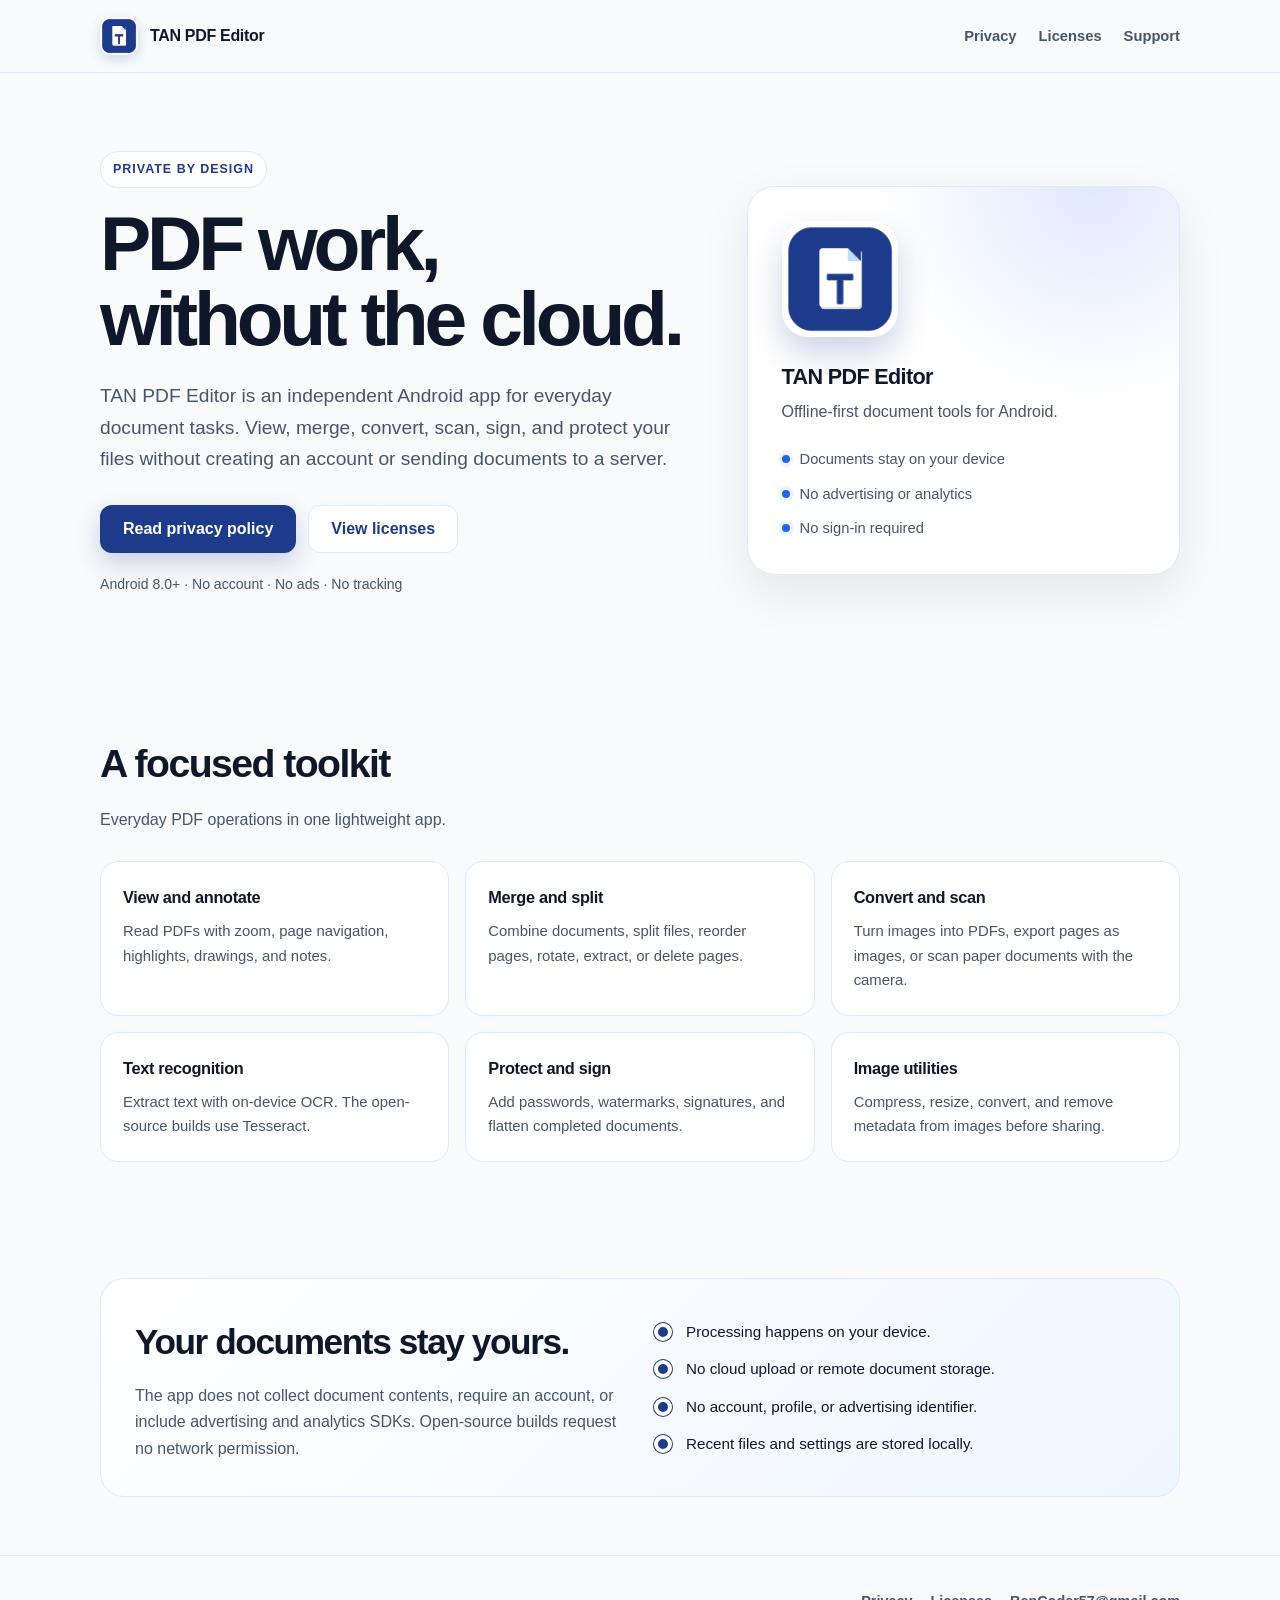
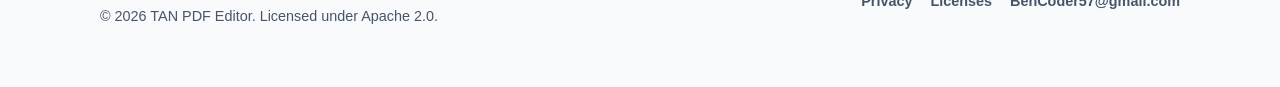
==== index.html @ a848f127 "Initialize TAN PDF Editor website" ====
<!DOCTYPE html>
<html lang="en">
<head>
  <meta charset="UTF-8">
  <meta name="viewport" content="width=device-width, initial-scale=1.0">
  <title>TAN PDF Editor - Offline-first PDF tools for Android</title>
  <meta name="description" content="TAN PDF Editor is a private, offline-first Android app for viewing, merging, converting, scanning, signing, and protecting PDF documents.">
  <meta name="theme-color" content="#1e3a8a">
  <link rel="icon" href="assets/icon.png" type="image/png">
  <link rel="stylesheet" href="assets/styles.css">
</head>
<body>
  <header class="site-header">
    <div class="header-inner">
      <a class="brand" href="index.html">
        <img src="assets/icon.png" alt="" width="38" height="38">
        <span>TAN PDF Editor</span>
      </a>
      <nav class="site-nav" aria-label="Main navigation">
        <a href="privacy-policy.html">Privacy</a>
        <a href="licenses.html">Licenses</a>
        <a href="mailto:BenCoder57@gmail.com">Support</a>
      </nav>
    </div>
  </header>

  <main>
    <div class="wrap">
      <section class="hero">
        <div>
          <p class="eyebrow">Private by design</p>
          <h1>PDF work, without the cloud.</h1>
          <p class="lead">
            TAN PDF Editor is an independent Android app for everyday document
            tasks. View, merge, convert, scan, sign, and protect your files
            without creating an account or sending documents to a server.
          </p>
          <div class="actions">
            <a class="button primary" href="privacy-policy.html">Read privacy policy</a>
            <a class="button secondary" href="licenses.html">View licenses</a>
          </div>
          <p class="meta">Android 8.0+ &middot; No account &middot; No ads &middot; No tracking</p>
        </div>

        <aside class="hero-card" aria-label="App summary">
          <img src="assets/icon.png" alt="TAN PDF Editor icon" width="116" height="116">
          <h2>TAN PDF Editor</h2>
          <p>Offline-first document tools for Android.</p>
          <ul class="quick-list">
            <li><span class="dot" aria-hidden="true"></span>Documents stay on your device</li>
            <li><span class="dot" aria-hidden="true"></span>No advertising or analytics</li>
            <li><span class="dot" aria-hidden="true"></span>No sign-in required</li>
          </ul>
        </aside>
      </section>
    </div>

    <div class="wrap">
      <section class="section" aria-labelledby="features-title">
        <div class="section-head">
          <h2 id="features-title">A focused toolkit</h2>
          <p>Everyday PDF operations in one lightweight app.</p>
        </div>
        <div class="feature-grid">
          <article class="feature">
            <h3>View and annotate</h3>
            <p>Read PDFs with zoom, page navigation, highlights, drawings, and notes.</p>
          </article>
          <article class="feature">
            <h3>Merge and split</h3>
            <p>Combine documents, split files, reorder pages, rotate, extract, or delete pages.</p>
          </article>
          <article class="feature">
            <h3>Convert and scan</h3>
            <p>Turn images into PDFs, export pages as images, or scan paper documents with the camera.</p>
          </article>
          <article class="feature">
            <h3>Text recognition</h3>
            <p>Extract text with on-device OCR. The open-source builds use Tesseract.</p>
          </article>
          <article class="feature">
            <h3>Protect and sign</h3>
            <p>Add passwords, watermarks, signatures, and flatten completed documents.</p>
          </article>
          <article class="feature">
            <h3>Image utilities</h3>
            <p>Compress, resize, convert, and remove metadata from images before sharing.</p>
          </article>
        </div>
      </section>

      <section class="section" aria-labelledby="privacy-title">
        <div class="privacy-panel">
          <div>
            <h2 id="privacy-title">Your documents stay yours.</h2>
            <p>
              The app does not collect document contents, require an account, or
              include advertising and analytics SDKs. Open-source builds request
              no network permission.
            </p>
          </div>
          <ul class="check-list">
            <li>Processing happens on your device.</li>
            <li>No cloud upload or remote document storage.</li>
            <li>No account, profile, or advertising identifier.</li>
            <li>Recent files and settings are stored locally.</li>
          </ul>
        </div>
      </section>
    </div>
  </main>

  <footer class="site-footer">
    <div class="wrap footer-inner">
      <p>&copy; 2026 TAN PDF Editor. Licensed under Apache 2.0.</p>
      <div class="footer-links">
        <a href="privacy-policy.html">Privacy</a>
        <a href="licenses.html">Licenses</a>
        <a href="mailto:BenCoder57@gmail.com">BenCoder57@gmail.com</a>
      </div>
    </div>
  </footer>
</body>
</html>
---- assets/styles.css ----
:root {
  --ink: #0f172a;
  --muted: #475569;
  --blue: #1e3a8a;
  --blue-bright: #2563eb;
  --sky: #eff6ff;
  --line: #dbeafe;
  --paper: #ffffff;
  --bg: #f8fafc;
  --radius: 18px;
  --shadow: 0 18px 50px rgba(15, 23, 42, 0.08);
}

* {
  box-sizing: border-box;
}

html {
  scroll-behavior: smooth;
}

body {
  margin: 0;
  font-family: -apple-system, BlinkMacSystemFont, "Segoe UI", Roboto, Helvetica,
    Arial, sans-serif;
  color: var(--ink);
  background: var(--bg);
  line-height: 1.65;
  -webkit-font-smoothing: antialiased;
}

a {
  color: var(--blue-bright);
  text-decoration-thickness: 1px;
  text-underline-offset: 3px;
}

a:hover {
  color: var(--blue);
}

img {
  max-width: 100%;
  display: block;
}

.site-header {
  position: sticky;
  top: 0;
  z-index: 10;
  background: rgba(248, 250, 252, 0.92);
  border-bottom: 1px solid var(--line);
  backdrop-filter: blur(12px);
}

.header-inner,
.wrap {
  width: min(1080px, calc(100% - 40px));
  margin: 0 auto;
}

.header-inner {
  min-height: 72px;
  display: flex;
  align-items: center;
  justify-content: space-between;
  gap: 24px;
}

.brand {
  display: inline-flex;
  align-items: center;
  gap: 12px;
  color: var(--ink);
  text-decoration: none;
  font-weight: 750;
  letter-spacing: -0.02em;
}

.brand img {
  width: 38px;
  height: 38px;
  border-radius: 10px;
  box-shadow: 0 4px 12px rgba(30, 58, 138, 0.18);
}

.site-nav {
  display: flex;
  align-items: center;
  gap: 22px;
  font-size: 0.92rem;
}

.site-nav a {
  color: var(--muted);
  text-decoration: none;
  font-weight: 600;
}

.site-nav a:hover {
  color: var(--blue);
}

.hero {
  padding: 78px 0 64px;
  display: grid;
  grid-template-columns: 1.15fr 0.85fr;
  gap: 60px;
  align-items: center;
}

.eyebrow {
  display: inline-flex;
  align-items: center;
  gap: 8px;
  margin: 0 0 18px;
  padding: 7px 12px;
  border: 1px solid var(--line);
  border-radius: 999px;
  background: var(--paper);
  color: var(--blue);
  font-size: 0.78rem;
  font-weight: 700;
  letter-spacing: 0.08em;
  text-transform: uppercase;
}

h1 {
  margin: 0;
  font-size: clamp(2.6rem, 6vw, 4.9rem);
  line-height: 0.98;
  letter-spacing: -0.055em;
}

.hero p.lead {
  max-width: 620px;
  margin: 24px 0 0;
  color: var(--muted);
  font-size: clamp(1.04rem, 2vw, 1.2rem);
}

.actions {
  display: flex;
  flex-wrap: wrap;
  gap: 12px;
  margin-top: 30px;
}

.button {
  display: inline-flex;
  align-items: center;
  justify-content: center;
  min-height: 48px;
  padding: 0 22px;
  border-radius: 12px;
  border: 1px solid transparent;
  font-weight: 700;
  text-decoration: none;
  transition: transform 150ms ease, box-shadow 150ms ease, background 150ms ease;
}

.button:hover {
  transform: translateY(-1px);
}

.button.primary {
  background: var(--blue);
  color: #fff;
  box-shadow: 0 10px 24px rgba(30, 58, 138, 0.22);
}

.button.primary:hover {
  background: #172e6e;
  color: #fff;
}

.button.secondary {
  background: var(--paper);
  border-color: var(--line);
  color: var(--blue);
}

.button.secondary:hover {
  background: var(--sky);
}

.meta {
  margin-top: 20px;
  color: var(--muted);
  font-size: 0.88rem;
}

.hero-card {
  position: relative;
  isolation: isolate;
  padding: 34px;
  border: 1px solid var(--line);
  border-radius: 28px;
  background:
    radial-gradient(circle at 80% 0%, rgba(37, 99, 235, 0.14), transparent 42%),
    var(--paper);
  box-shadow: var(--shadow);
}

.hero-card img {
  width: 116px;
  border-radius: 26px;
  box-shadow: 0 16px 32px rgba(30, 58, 138, 0.22);
}

.hero-card h2 {
  margin: 22px 0 4px;
  font-size: 1.35rem;
  letter-spacing: -0.03em;
}

.hero-card p {
  margin: 0;
  color: var(--muted);
}

.quick-list {
  margin: 22px 0 0;
  padding: 0;
  list-style: none;
  display: grid;
  gap: 10px;
}

.quick-list li {
  display: flex;
  align-items: center;
  gap: 10px;
  color: var(--muted);
  font-size: 0.92rem;
}

.dot {
  width: 8px;
  height: 8px;
  flex: 0 0 auto;
  border-radius: 50%;
  background: var(--blue-bright);
  box-shadow: 0 0 0 4px var(--sky);
}

.section {
  padding: 58px 0;
}

.section-head {
  max-width: 680px;
  margin-bottom: 28px;
}

.section-head h2 {
  margin: 0 0 10px;
  font-size: clamp(1.75rem, 3.4vw, 2.45rem);
  letter-spacing: -0.04em;
}

.section-head p {
  margin: 0;
  color: var(--muted);
}

.feature-grid {
  display: grid;
  grid-template-columns: repeat(3, minmax(0, 1fr));
  gap: 16px;
}

.feature {
  padding: 22px;
  border: 1px solid var(--line);
  border-radius: var(--radius);
  background: var(--paper);
}

.feature h3 {
  margin: 0 0 8px;
  font-size: 1.02rem;
  letter-spacing: -0.02em;
}

.feature p {
  margin: 0;
  color: var(--muted);
  font-size: 0.93rem;
}

.privacy-panel {
  display: grid;
  grid-template-columns: 1fr 1fr;
  gap: 28px;
  align-items: center;
  padding: 34px;
  border: 1px solid var(--line);
  border-radius: 24px;
  background: linear-gradient(135deg, #ffffff, #eff6ff);
}

.privacy-panel h2 {
  margin: 0 0 12px;
  font-size: clamp(1.6rem, 3vw, 2.2rem);
  letter-spacing: -0.04em;
}

.privacy-panel p {
  margin: 0;
  color: var(--muted);
}

.check-list {
  margin: 0;
  padding: 0;
  list-style: none;
  display: grid;
  gap: 12px;
}

.check-list li {
  display: grid;
  grid-template-columns: 22px 1fr;
  gap: 10px;
  color: var(--ink);
  font-size: 0.95rem;
}

.check-list li::before {
  content: "";
  width: 18px;
  height: 18px;
  margin-top: 4px;
  border-radius: 50%;
  background: var(--blue);
  box-shadow: inset 0 0 0 4px var(--paper), 0 0 0 1px var(--blue);
}

.site-footer {
  padding: 34px 0 44px;
  border-top: 1px solid var(--line);
  color: var(--muted);
  font-size: 0.9rem;
}

.footer-inner {
  display: flex;
  justify-content: space-between;
  gap: 22px;
  flex-wrap: wrap;
}

.site-footer a {
  color: var(--muted);
  text-decoration: none;
  font-weight: 600;
}

.site-footer a:hover {
  color: var(--blue);
}

.footer-links {
  display: flex;
  gap: 18px;
  flex-wrap: wrap;
}

.page {
  width: min(820px, calc(100% - 40px));
  margin: 0 auto;
  padding: 56px 0 76px;
}

.page h1 {
  font-size: clamp(2.2rem, 5vw, 3.4rem);
}

.updated {
  margin: 12px 0 34px;
  color: var(--muted);
  font-size: 0.9rem;
}

.card {
  padding: 28px;
  border: 1px solid var(--line);
  border-radius: var(--radius);
  background: var(--paper);
}

.card + .card {
  margin-top: 16px;
}

.card h2 {
  margin: 0 0 10px;
  font-size: 1.2rem;
  letter-spacing: -0.025em;
}

.card h2:not(:first-child) {
  margin-top: 28px;
}

.card p,
.card li {
  color: var(--muted);
}

.card ul {
  padding-left: 1.25rem;
}

.card li {
  margin: 7px 0;
}

.notice {
  padding: 16px 18px;
  border-left: 4px solid var(--blue-bright);
  border-radius: 0 12px 12px 0;
  background: var(--sky);
  color: #1e3a8a;
}

table {
  width: 100%;
  border-collapse: collapse;
  margin-top: 12px;
  font-size: 0.9rem;
}

th,
td {
  padding: 11px 10px;
  border-bottom: 1px solid var(--line);
  text-align: left;
  vertical-align: top;
}

th {
  color: var(--ink);
  font-size: 0.78rem;
  letter-spacing: 0.05em;
  text-transform: uppercase;
}

td {
  color: var(--muted);
}

.back {
  display: inline-flex;
  margin-bottom: 26px;
  color: var(--muted);
  font-weight: 650;
  text-decoration: none;
}

.back:hover {
  color: var(--blue);
}

@media (max-width: 900px) {
  .hero {
    grid-template-columns: 1fr;
    gap: 38px;
    padding-top: 52px;
  }

  .hero-card {
    max-width: 520px;
  }

  .feature-grid {
    grid-template-columns: 1fr 1fr;
  }

  .privacy-panel {
    grid-template-columns: 1fr;
  }
}

@media (max-width: 620px) {
  .header-inner {
    min-height: 64px;
  }

  .site-nav {
    gap: 14px;
    font-size: 0.84rem;
  }

  .brand span {
    display: none;
  }

  .feature-grid {
    grid-template-columns: 1fr;
  }

  .page {
    padding-top: 36px;
  }

  .hero-card {
    padding: 26px;
  }

  table {
    display: block;
    overflow-x: auto;
  }
}
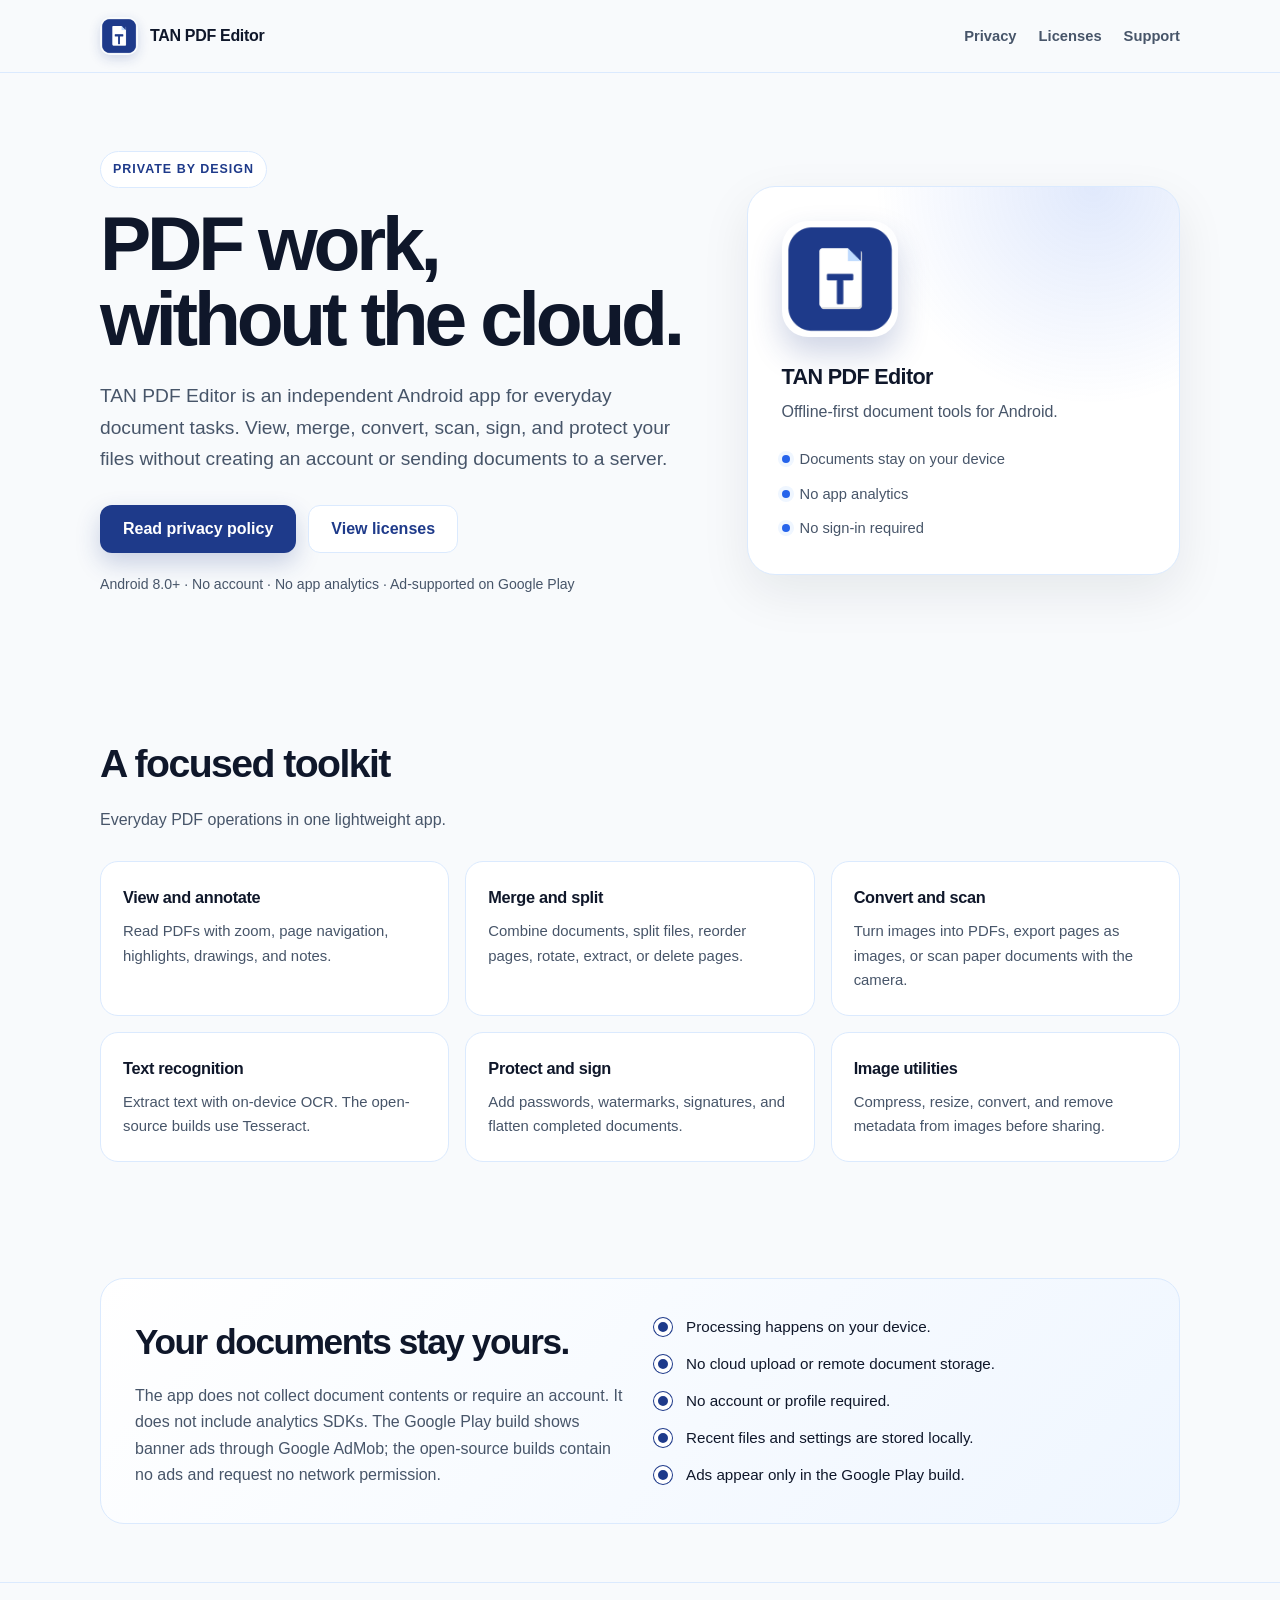
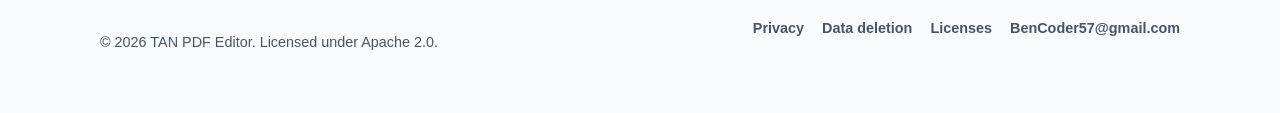
==== commit 6b1fd3fe: "docs: align website with Play ads and data deletion" ====
--- a/index.html
+++ b/index.html
@@ -39,7 +39,7 @@
             <a class="button primary" href="privacy-policy.html">Read privacy policy</a>
             <a class="button secondary" href="licenses.html">View licenses</a>
           </div>
-          <p class="meta">Android 8.0+ &middot; No account &middot; No ads &middot; No tracking</p>
+          <p class="meta">Android 8.0+ &middot; No account &middot; No app analytics &middot; Ad-supported on Google Play</p>
         </div>
 
         <aside class="hero-card" aria-label="App summary">
@@ -48,7 +48,7 @@
           <p>Offline-first document tools for Android.</p>
           <ul class="quick-list">
             <li><span class="dot" aria-hidden="true"></span>Documents stay on your device</li>
-            <li><span class="dot" aria-hidden="true"></span>No advertising or analytics</li>
+            <li><span class="dot" aria-hidden="true"></span>No app analytics</li>
             <li><span class="dot" aria-hidden="true"></span>No sign-in required</li>
           </ul>
         </aside>
@@ -94,16 +94,18 @@
           <div>
             <h2 id="privacy-title">Your documents stay yours.</h2>
             <p>
-              The app does not collect document contents, require an account, or
-              include advertising and analytics SDKs. Open-source builds request
-              no network permission.
+              The app does not collect document contents or require an account.
+              It does not include analytics SDKs. The Google Play build shows
+              banner ads through Google AdMob; the open-source builds contain no
+              ads and request no network permission.
             </p>
           </div>
           <ul class="check-list">
             <li>Processing happens on your device.</li>
             <li>No cloud upload or remote document storage.</li>
-            <li>No account, profile, or advertising identifier.</li>
+            <li>No account or profile required.</li>
             <li>Recent files and settings are stored locally.</li>
+            <li>Ads appear only in the Google Play build.</li>
           </ul>
         </div>
       </section>
@@ -115,6 +117,7 @@
       <p>&copy; 2026 TAN PDF Editor. Licensed under Apache 2.0.</p>
       <div class="footer-links">
         <a href="privacy-policy.html">Privacy</a>
+        <a href="data-deletion.html">Data deletion</a>
         <a href="licenses.html">Licenses</a>
         <a href="mailto:BenCoder57@gmail.com">BenCoder57@gmail.com</a>
       </div>
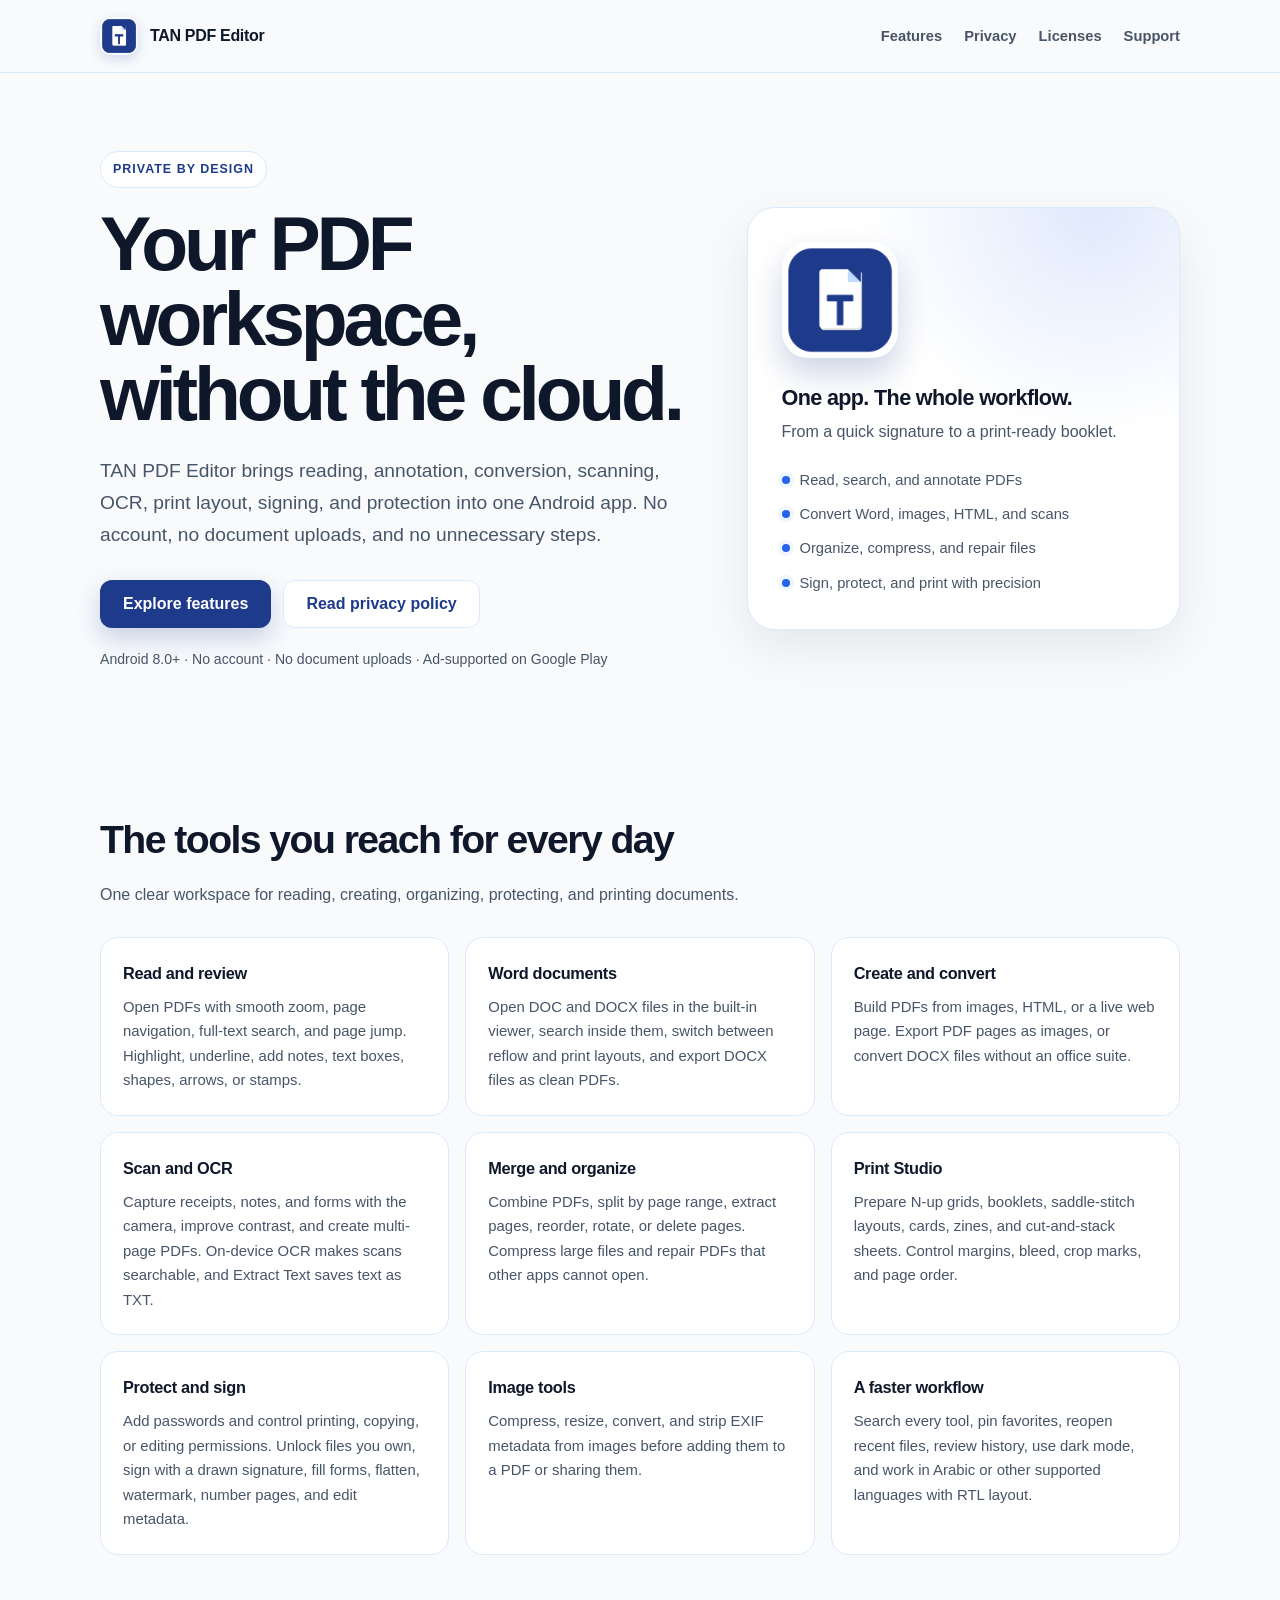
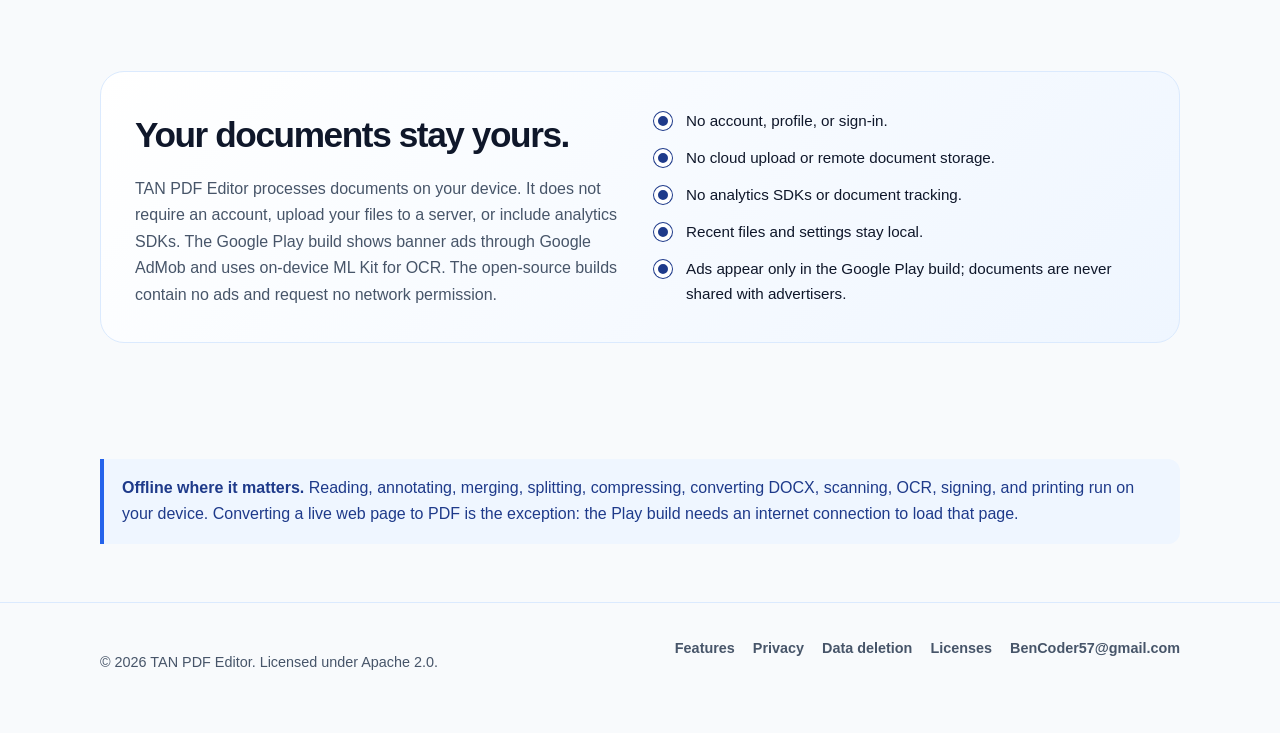
==== commit 66363d68: "content: expand website features and clarify network use" ====
--- a/index.html
+++ b/index.html
@@ -3,9 +3,14 @@
 <head>
   <meta charset="UTF-8">
   <meta name="viewport" content="width=device-width, initial-scale=1.0">
-  <title>TAN PDF Editor - Offline-first PDF tools for Android</title>
-  <meta name="description" content="TAN PDF Editor is a private, offline-first Android app for viewing, merging, converting, scanning, signing, and protecting PDF documents.">
+  <title>TAN PDF Editor - PDF editor, scanner, signer, and print studio</title>
+  <meta name="description" content="TAN PDF Editor is an Android PDF workspace for reading, annotating, converting, scanning, signing, protecting, and printing documents. No account. Your files stay on your device.">
   <meta name="theme-color" content="#1e3a8a">
+  <meta property="og:title" content="TAN PDF Editor - PDF editor, scanner, signer, and print studio">
+  <meta property="og:description" content="Read, annotate, convert, scan, sign, protect, and print documents in one private Android app. No account. No document uploads.">
+  <meta property="og:type" content="website">
+  <meta property="og:url" content="https://devaaw.github.io/tanpdf/index.html">
+  <meta property="og:image" content="https://devaaw.github.io/tanpdf/assets/icon.png">
   <link rel="icon" href="assets/icon.png" type="image/png">
   <link rel="stylesheet" href="assets/styles.css">
 </head>
@@ -17,6 +22,7 @@
         <span>TAN PDF Editor</span>
       </a>
       <nav class="site-nav" aria-label="Main navigation">
+        <a href="#features">Features</a>
         <a href="privacy-policy.html">Privacy</a>
         <a href="licenses.html">Licenses</a>
         <a href="mailto:BenCoder57@gmail.com">Support</a>
@@ -29,62 +35,75 @@
       <section class="hero">
         <div>
           <p class="eyebrow">Private by design</p>
-          <h1>PDF work, without the cloud.</h1>
+          <h1>Your PDF workspace, without the cloud.</h1>
           <p class="lead">
-            TAN PDF Editor is an independent Android app for everyday document
-            tasks. View, merge, convert, scan, sign, and protect your files
-            without creating an account or sending documents to a server.
+            TAN PDF Editor brings reading, annotation, conversion, scanning,
+            OCR, print layout, signing, and protection into one Android app.
+            No account, no document uploads, and no unnecessary steps.
           </p>
           <div class="actions">
-            <a class="button primary" href="privacy-policy.html">Read privacy policy</a>
-            <a class="button secondary" href="licenses.html">View licenses</a>
+            <a class="button primary" href="#features">Explore features</a>
+            <a class="button secondary" href="privacy-policy.html">Read privacy policy</a>
           </div>
-          <p class="meta">Android 8.0+ &middot; No account &middot; No app analytics &middot; Ad-supported on Google Play</p>
+          <p class="meta">Android 8.0+ &middot; No account &middot; No document uploads &middot; Ad-supported on Google Play</p>
         </div>
 
         <aside class="hero-card" aria-label="App summary">
           <img src="assets/icon.png" alt="TAN PDF Editor icon" width="116" height="116">
-          <h2>TAN PDF Editor</h2>
-          <p>Offline-first document tools for Android.</p>
+          <h2>One app. The whole workflow.</h2>
+          <p>From a quick signature to a print-ready booklet.</p>
           <ul class="quick-list">
-            <li><span class="dot" aria-hidden="true"></span>Documents stay on your device</li>
-            <li><span class="dot" aria-hidden="true"></span>No app analytics</li>
-            <li><span class="dot" aria-hidden="true"></span>No sign-in required</li>
+            <li><span class="dot" aria-hidden="true"></span>Read, search, and annotate PDFs</li>
+            <li><span class="dot" aria-hidden="true"></span>Convert Word, images, HTML, and scans</li>
+            <li><span class="dot" aria-hidden="true"></span>Organize, compress, and repair files</li>
+            <li><span class="dot" aria-hidden="true"></span>Sign, protect, and print with precision</li>
           </ul>
         </aside>
       </section>
     </div>
 
     <div class="wrap">
-      <section class="section" aria-labelledby="features-title">
+      <section class="section" id="features" aria-labelledby="features-title">
         <div class="section-head">
-          <h2 id="features-title">A focused toolkit</h2>
-          <p>Everyday PDF operations in one lightweight app.</p>
+          <h2 id="features-title">The tools you reach for every day</h2>
+          <p>One clear workspace for reading, creating, organizing, protecting, and printing documents.</p>
         </div>
         <div class="feature-grid">
           <article class="feature">
-            <h3>View and annotate</h3>
-            <p>Read PDFs with zoom, page navigation, highlights, drawings, and notes.</p>
+            <h3>Read and review</h3>
+            <p>Open PDFs with smooth zoom, page navigation, full-text search, and page jump. Highlight, underline, add notes, text boxes, shapes, arrows, or stamps.</p>
           </article>
           <article class="feature">
-            <h3>Merge and split</h3>
-            <p>Combine documents, split files, reorder pages, rotate, extract, or delete pages.</p>
+            <h3>Word documents</h3>
+            <p>Open DOC and DOCX files in the built-in viewer, search inside them, switch between reflow and print layouts, and export DOCX files as clean PDFs.</p>
           </article>
           <article class="feature">
-            <h3>Convert and scan</h3>
-            <p>Turn images into PDFs, export pages as images, or scan paper documents with the camera.</p>
+            <h3>Create and convert</h3>
+            <p>Build PDFs from images, HTML, or a live web page. Export PDF pages as images, or convert DOCX files without an office suite.</p>
           </article>
           <article class="feature">
-            <h3>Text recognition</h3>
-            <p>Extract text with on-device OCR. The open-source builds use Tesseract.</p>
+            <h3>Scan and OCR</h3>
+            <p>Capture receipts, notes, and forms with the camera, improve contrast, and create multi-page PDFs. On-device OCR makes scans searchable, and Extract Text saves text as TXT.</p>
+          </article>
+          <article class="feature">
+            <h3>Merge and organize</h3>
+            <p>Combine PDFs, split by page range, extract pages, reorder, rotate, or delete pages. Compress large files and repair PDFs that other apps cannot open.</p>
+          </article>
+          <article class="feature">
+            <h3>Print Studio</h3>
+            <p>Prepare N-up grids, booklets, saddle-stitch layouts, cards, zines, and cut-and-stack sheets. Control margins, bleed, crop marks, and page order.</p>
           </article>
           <article class="feature">
             <h3>Protect and sign</h3>
-            <p>Add passwords, watermarks, signatures, and flatten completed documents.</p>
+            <p>Add passwords and control printing, copying, or editing permissions. Unlock files you own, sign with a drawn signature, fill forms, flatten, watermark, number pages, and edit metadata.</p>
           </article>
           <article class="feature">
-            <h3>Image utilities</h3>
-            <p>Compress, resize, convert, and remove metadata from images before sharing.</p>
+            <h3>Image tools</h3>
+            <p>Compress, resize, convert, and strip EXIF metadata from images before adding them to a PDF or sharing them.</p>
+          </article>
+          <article class="feature">
+            <h3>A faster workflow</h3>
+            <p>Search every tool, pin favorites, reopen recent files, review history, use dark mode, and work in Arabic or other supported languages with RTL layout.</p>
           </article>
         </div>
       </section>
@@ -94,19 +113,29 @@
           <div>
             <h2 id="privacy-title">Your documents stay yours.</h2>
             <p>
-              The app does not collect document contents or require an account.
-              It does not include analytics SDKs. The Google Play build shows
-              banner ads through Google AdMob; the open-source builds contain no
-              ads and request no network permission.
+              TAN PDF Editor processes documents on your device. It does not
+              require an account, upload your files to a server, or include
+              analytics SDKs. The Google Play build shows banner ads through
+              Google AdMob and uses on-device ML Kit for OCR. The open-source
+              builds contain no ads and request no network permission.
             </p>
           </div>
           <ul class="check-list">
-            <li>Processing happens on your device.</li>
+            <li>No account, profile, or sign-in.</li>
             <li>No cloud upload or remote document storage.</li>
-            <li>No account or profile required.</li>
-            <li>Recent files and settings are stored locally.</li>
-            <li>Ads appear only in the Google Play build.</li>
+            <li>No analytics SDKs or document tracking.</li>
+            <li>Recent files and settings stay local.</li>
+            <li>Ads appear only in the Google Play build; documents are never shared with advertisers.</li>
           </ul>
+        </div>
+      </section>
+
+      <section class="section" aria-label="Offline and online behavior">
+        <div class="notice">
+          <strong>Offline where it matters.</strong> Reading, annotating, merging,
+          splitting, compressing, converting DOCX, scanning, OCR, signing, and
+          printing run on your device. Converting a live web page to PDF is the
+          exception: the Play build needs an internet connection to load that page.
         </div>
       </section>
     </div>
@@ -116,6 +145,7 @@
     <div class="wrap footer-inner">
       <p>&copy; 2026 TAN PDF Editor. Licensed under Apache 2.0.</p>
       <div class="footer-links">
+        <a href="#features">Features</a>
         <a href="privacy-policy.html">Privacy</a>
         <a href="data-deletion.html">Data deletion</a>
         <a href="licenses.html">Licenses</a>
